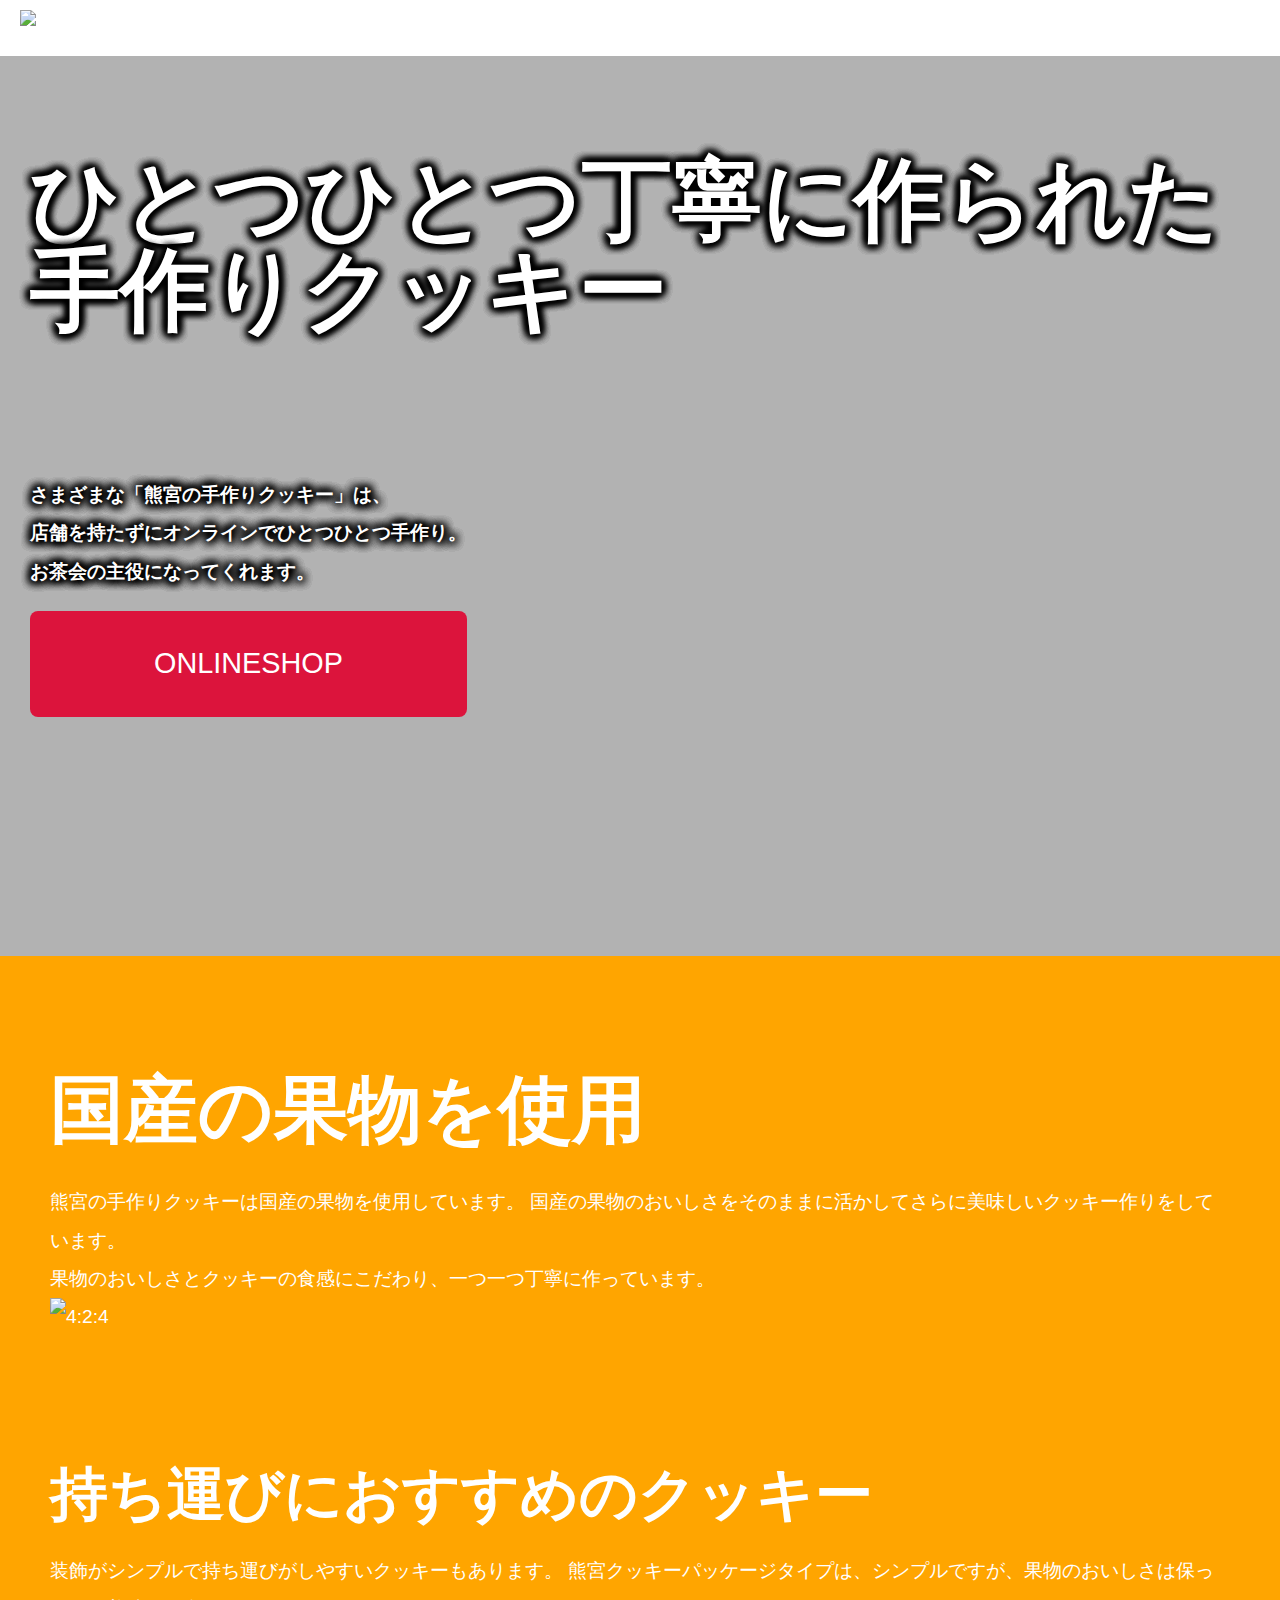
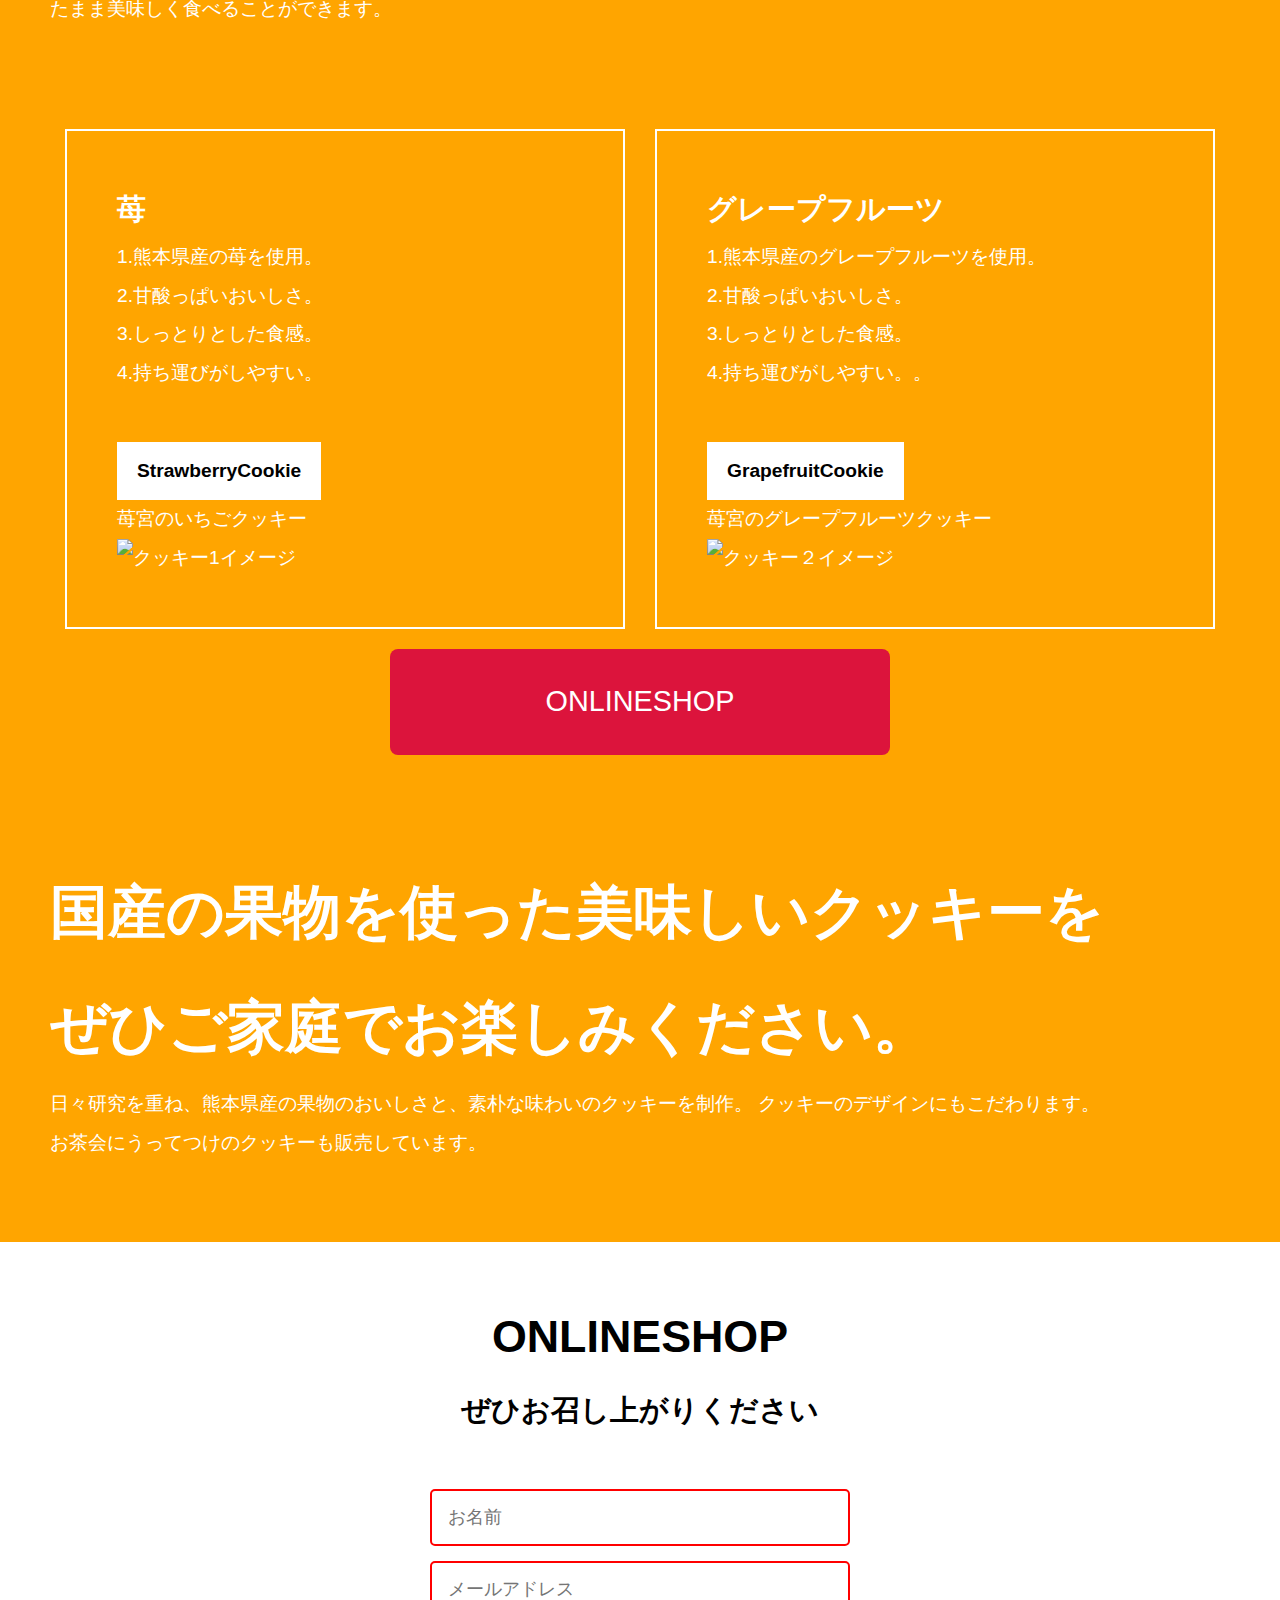
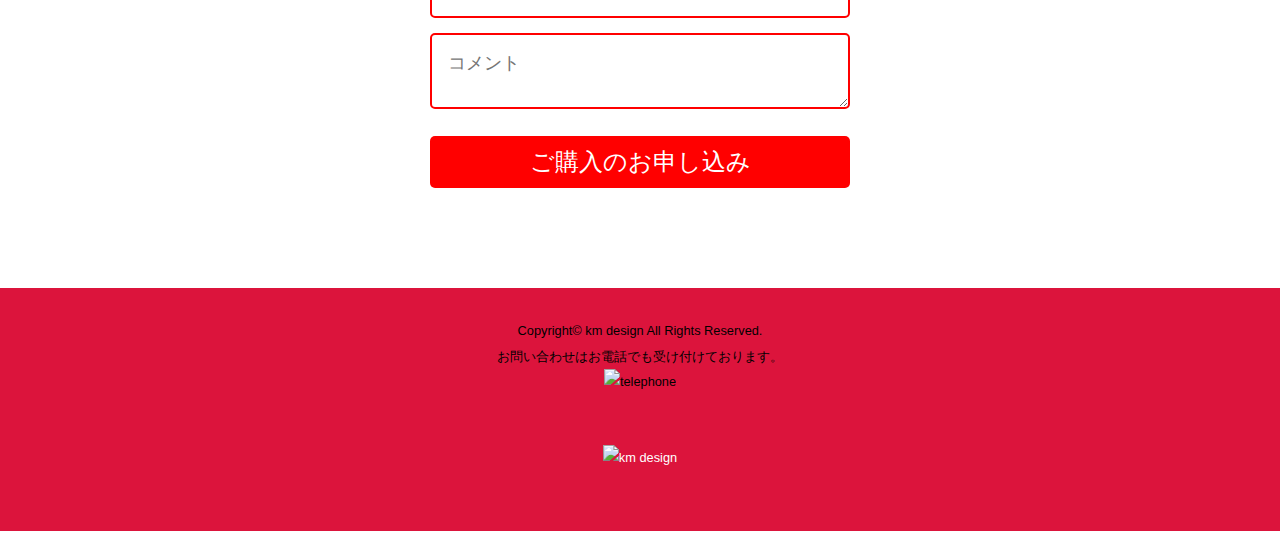
==== lp_Cookie/index.html @ ce8cdb17 "Add files via upload" ====
<!DOCTYPE html>
<html lang="ja">
<head>
<meta charset="UTF-8">
<title>丁寧に作られた手作りクッキー</title>
<meta name="viewport" content="width=device-width, initial-scale=1">
<meta name="description" content="業界最安の家庭教師はクマデザイン">
<link rel="stylesheet" href="css/style.css">
</head>

<body>
<div id="container">

<header>
<h1 id="logo"><a href="#"><img src="images/18_logo.png" alt="km design"></a></h1>
</header>


<main>
	<section>
	<div class="mainLayer">
		<div class="layer-txt txt-fuchi">ひとつひとつ丁寧に作られた<br />手作りクッキー</div>
		<div class="mainVideo">
			<video src="images/5537_1280x720.mp4" autoplay loop muted playsinline></video>
			<!--ここにビデオを配置-->
		</div>
		<div class="layer-btn">
			<p class="txt-fuchi">さまざまな「熊宮の手作りクッキー」は、<br class="break-pc" />
			店舗を持たずにオンラインでひとつひとつ手作り。<br />
			お茶会の主役になってくれます。</p>
			<div class="btnContactArea">
				<a href="#cta" class="btn_blue"><span class="bl__text">ONLINESHOP</span></a>
			</div>
		</div>
	</div><!--/mainLayer-->
	</section>


	<section>
	<div class="problem">
	<h2>国産の<span class="break-sm">果物を使用</span></h2>
	<p>熊宮の手作りクッキーは国産の果物を使用しています。
	国産の果物のおいしさをそのままに活かしてさらに美味しいクッキー作りをしています。</p>
	<p>果物のおいしさとクッキーの食感にこだわり、一つ一つ丁寧に作っています。</p>
	<p><img src="images/23976148_l.jpg" alt="4:2:4" class="ai"></p>

	<h3>持ち運びにおすすめのクッキー</h3>
	<p>装飾がシンプルで持ち運びがしやすいクッキーもあります。
	熊宮クッキーパッケージタイプは、シンプルですが、果物のおいしさは保ったまま美味しく食べることができます。</p>

		<div class="yesnoRow">
			<div class="yesnoBox">
			<h4>苺</h4>
				<p>1.熊本県産の苺を使用。</p>
				<p>2.甘酸っぱいおいしさ。</p>
				<p>3.しっとりとした食感。</p>
				<p>4.持ち運びがしやすい。</p>
			<h5>StrawberryCookie</h5>
				<div class="pointDetail">苺宮のいちごクッキー</div>
				<img src="images/strawberry.jpg" alt="クッキー1イメージ">
			</div>
			<div class="yesnoBox">
			<h4>グレープフルーツ</h4>
				<p>1.熊本県産のグレープフルーツを使用。</p>
				<p>2.甘酸っぱいおいしさ。</p>
				<p>3.しっとりとした食感。</p>
				<p>4.持ち運びがしやすい。。</p>
			<h5>GrapefruitCookie</h5>
				<div class="pointDetail">苺宮のグレープフルーツクッキー</div>
				<img src="images/GP.jpg" alt="クッキー２イメージ">
			</div>
		</div>

		 <div class="btnContactArea">
			<a href="#cta" class="btn_blue m-auto"><span class="bl__text">ONLINESHOP</span></a>
		</div>

	<h3>国産の果物を使った美味しいクッキーを<br />ぜひご家庭でお楽しみください。</h3>
		<p>日々研究を重ね、熊本県産の果物のおいしさと、素朴な味わいのクッキーを制作。
			クッキーのデザインにもこだわります。</p>
		<p>お茶会にうってつけのクッキーも販売しています。</p>
	</div><!--/problem-->
	</section>



	<section id="cta">
	<div class="cta">
	<h2>ONLINESHOP</h2>
	<h3>ぜひお召し上がりください</h3>
			<form>      
			  <input name="name" type="text" class="feedback-input" placeholder="お名前" />   
			  <input name="email" type="text" class="feedback-input" placeholder="メールアドレス" />
			  <textarea name="text" class="feedback-input" placeholder="コメント"></textarea>
			  <input type="submit" value="ご購入のお申し込み"/>
			</form>
	</div><!--/cta-->
	</section>


</main>



<footer>
<small>Copyright&copy; km design All Rights Reserved.</small><br />
お問い合わせはお電話でも受け付けております。
	<div><img src="images/footer_tel.png" alt="telephone"></div>
	<div class="footer-logo"><a href="#"><img src="images/18_logo.png" alt="km design"></a></div>
</footer>

</div><!--/container-->
</body>
</html>
---- lp_Cookie/css/style.css ----
@charset "utf-8";
* { 
	box-sizing:border-box; 
	margin:0px; 
	padding:0px; 
	font-size:100%; 
}
body {
	margin: 0px;
	padding: 0px;
	color: #000;
	font-family: "游ゴシック Medium", "Yu Gothic Medium", "游ゴシック体", YuGothic, "ヒラギノ角ゴ Pro W3", "Hiragino Kaku Gothic Pro", "メイリオ", Meiryo, "ＭＳ Ｐゴシック", "MS PGothic", sans-serif;
	font-size:18px;
	line-height:2;
	background:#fff;
}
img { 
	border:none; 
	max-width:100%; 
	height:auto; 
}
a	{ 
	color:#fff; 
	text-decoration:none; 
	transition:0.3s; 
}

.text-center { 
	text-align:center; 
}
.text-right	{ 
	text-align:right; 
}
.text-left	{ 
	text-align:left; 
}
.m-auto { 
	margin:auto; 
}

#container { 
	max-width:1400px; 
	margin:0 auto; 
	padding:0; 
}
header { 
	padding:10px 20px; 
}
header #logo img { 
	width:140px; 
}
footer { 
	text-align:center; 
	padding:30px 0px 10px; 
	font-size:0.8rem; 
	background:#dc143c; 
}
footer .footer-logo { 
	width:100px; 
	margin:50px auto; 
}
/* スマホ用調整 */
@media screen and (max-width:767px){
	#container { 
		width:auto; 
	}
	footer { 
		text-align:center; 
		padding:10px; 
	}
	.break-pc { 
		display:none; 
	}
}


.mainLayer {  
 position: relative;
	height: 100vh;
	min-height: 700px;
}
.mainLayer .layer-txt { 
position: absolute;
top: 100px;
left: 30px;
line-height:1;
	font-size:5.6rem;
	font-weight: bold;
	color: #fff;
}
.mainVideo { 
position: absolute;
	width: 100%;
	height: 100%;
	overflow: hidden;
	background:url("../images/5537_1280x720.mp4")center/cover;
	z-index:-1;
}
.mainVideo::after { 
position: absolute;
	content:"";
	background: rgba(0,0,0,0.3);
	left:0;
	top:0;
	right:0;
	bottom:0;
}
.mainVideo video { 
position: absolute;
	min-width: 100%;
	min-height: 100%;
	top:50%;
	left:50%;
	transform:translate(-50%,-50%);
}
.mainLayer .layer-btn { 
position: absolute;
	top: 420px;
	left: 30px;
	padding: 0 30px 0 0;
}
.mainLayer .layer-btn p { 
font-size:1.2rem;
	font-weight:bold;
	color:#fff;
}
.txt-fuchi { 
	text-shadow:0 0 10px #000,
	0 0 10px #000,
	0 0 10px #000,
	0 0 10px #000,
	0 0 10px #000,
	0 0 10px #000,
	0 0 10px #000,
	0 0 10px #000;
}
/* スマホ用調整 */
@media screen and (max-width:767px){
	.mainLayer{ 
		height:700px; 
	}
	.mainLayer .layer-txt { 
		font-size:3.1rem; 
	    line-height:1.4;
		left:10px;
	}
	.mainLayer .layer-btn { 
	top: 320px;
	}
}


.problem { 
	background:#ffa500; 
	font-size:1.2rem; 
	color:#fff; 
	padding:80px 50px; 
}
.problem h2 { 
	font-size:4.6rem; 
	font-weight:bold; 
}
.problem h3 { 
	font-size:3.6rem; 
	font-weight:bold; 
	margin-top:100px; 
}
.problem h4 { 
	font-size:1.8rem; 
	font-weight:bold; 
	color:#fff; 
}
.problem h5 { 
	font-size:1.2rem; 
	font-weight:bold; 
	color:#000; 
	background:#fff; 
	display:inline-block; 
	padding:10px 20px; 
	margin-top:50px; 
}
.problem img.ai { 
	width:100%; 
}
.problem .yesnoRow { 
	display:flex; 
	justify-content:space-between; 
	margin-top:100px; 
}
.problem .yesnoBox { 
	width:50%; 
	border:solid 2px #fff; 
	padding:50px; 
	margin:0 15px; 
}
.problem .yes { 
	background:#eee; 
	color:#000; 
	border:solid 2px #f00; 
}
.problem .yes h4 { 
	color:#f00; 
}
.problem .yes h5 { 
	background:#f00; 
}
/* スマホ用調整 */
@media screen and (max-width:767px){
	.problem { 
		padding:50px 20px; 
	}
	.problem h2 { 
		font-size:2.4rem; 
		color:#ff0; 
		line-height:1.2; 
		margin-bottom:20px; 
	}
	.problem h3 { 
		font-size:2.2rem; 
		color:#ff0; 
		line-height:1.2; 
		margin-bottom:20px; 
	}
	.problem img.ai { 
		width:100%; 
	}
	.problem .yesnoRow { 
		display:block; 
	}
	.problem .yesnoBox { 
		width:100%; 
		padding:20px; 
		margin:0 0 50px 0; 
	}
}


.cta {
	padding:50px 30px; 
}
.cta h2 { 
	font-size:2.8rem; 
	font-weight:bold; 
	text-align:center; 
}
.cta h3 { 
	font-size:1.8rem; 
	font-weight:bold; 
	text-align:center; 
}
.cta p { 
	text-align:center; 
}
.cta form { 
	max-width:420px; 
	margin:50px auto; 
}
.cta .feedback-input { 
	border-radius:5px; 
	border:2px solid #f00; 
	padding:16px; 
	margin-bottom:15px; 
	width:100%; 
}
.cta .feedback-input:focus { 
	border:2px solid #000; 
}
.ct textarea { 
	height:150px; 
	line-height:150%; 
	resize:vertical; 
}
[type="submit"] { 
	width:100%; 
	background:#f00; 
	border-radius:5px; 
	border:0; cursor:pointer;
	color:#fff; 
	font-size:24px; 
	padding:10px 0px; 
	transition:all 0.3s; 
}
[type="submit"]:hover { 
	background:#000; 
}
/* スマホ用調整 */
@media screen and (max-width:767px){
	.cta { 
		padding:30px 20px; 
	}
	.cta h2 { 
		font-size:1.8rem; 
	}
	.cta h3 { 
		font-size:1.6rem; 
	}
}


.btnContactArea { 
	margin:20px 0;
}
.btnContactArea a.btn_blue { 
	display:block; 
	padding:1.5rem 3.0rem; 
	border-radius:8px; 
	transition:0.3s; 
	max-width:500px; 
	background:#dc143c; 
}
.btnContactArea a.btn_blue span.bl__text { 
	display:block; 
	position:relative; 
	text-align:center; 
	color:#fff; 
	font-size:1.8rem; 
}
a.btn_blue:hover { 
	background:#dc143c; 
}
/* スマホ用調整 */
@media screen and (max-width:767px){
	.btnContactArea a.btn_blue { 
		max-width:100%; 
		padding:1.5rem 1.2rem; 
	}
	.btnContactArea a.btn_blue span.bl__text { 
		font-size:1.2rem; 
	}
}
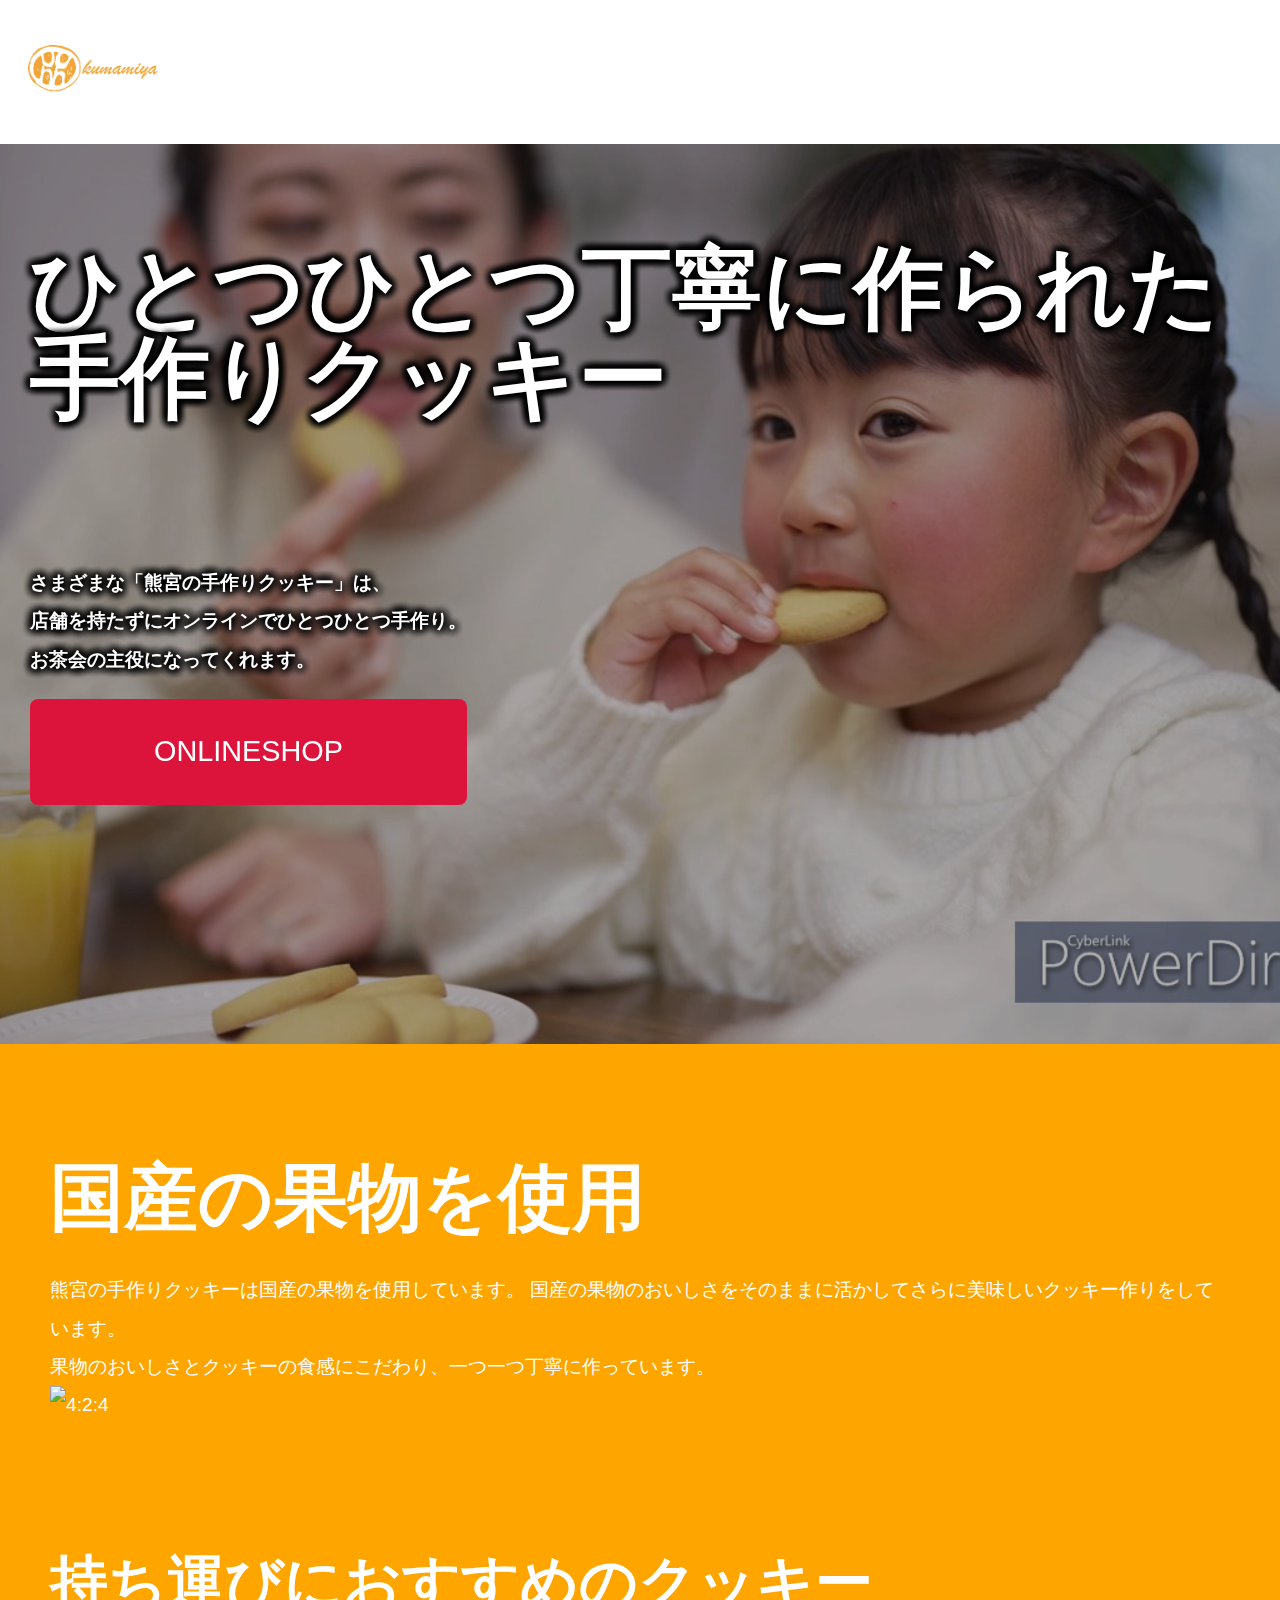
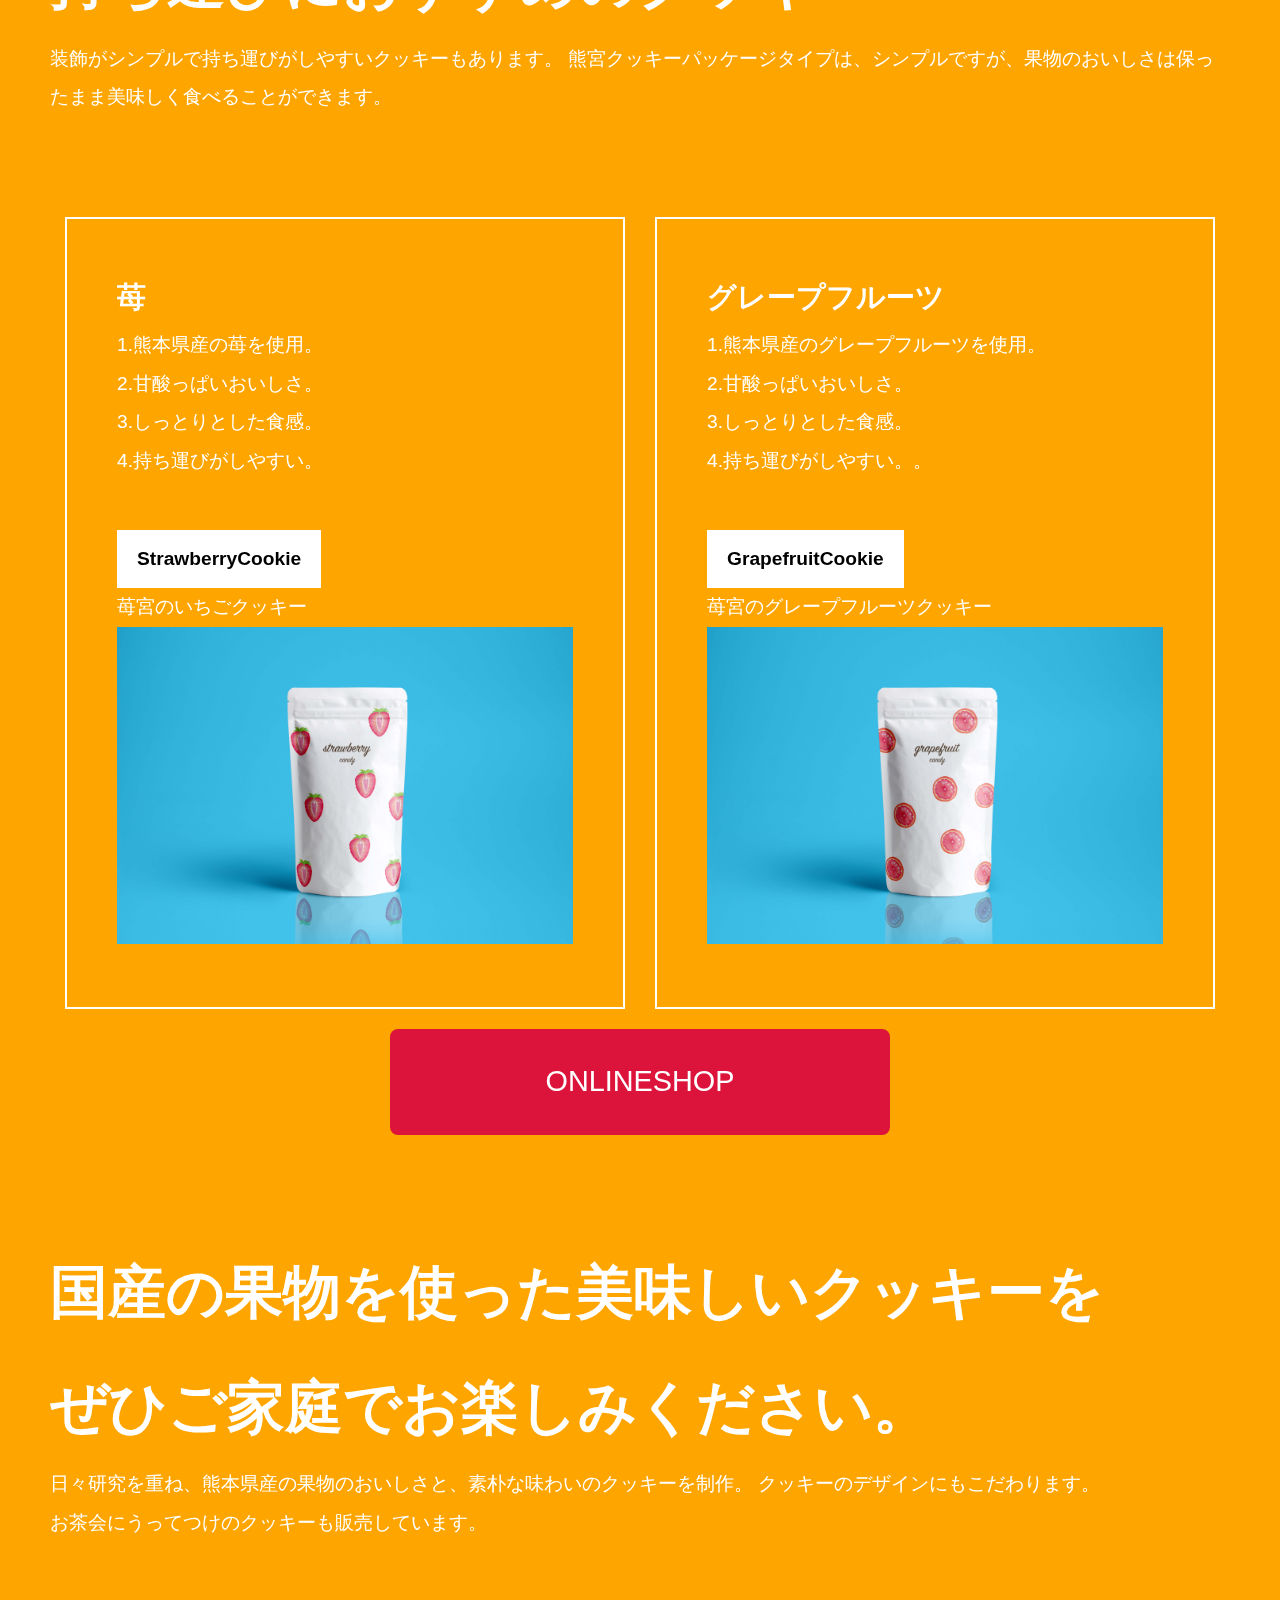
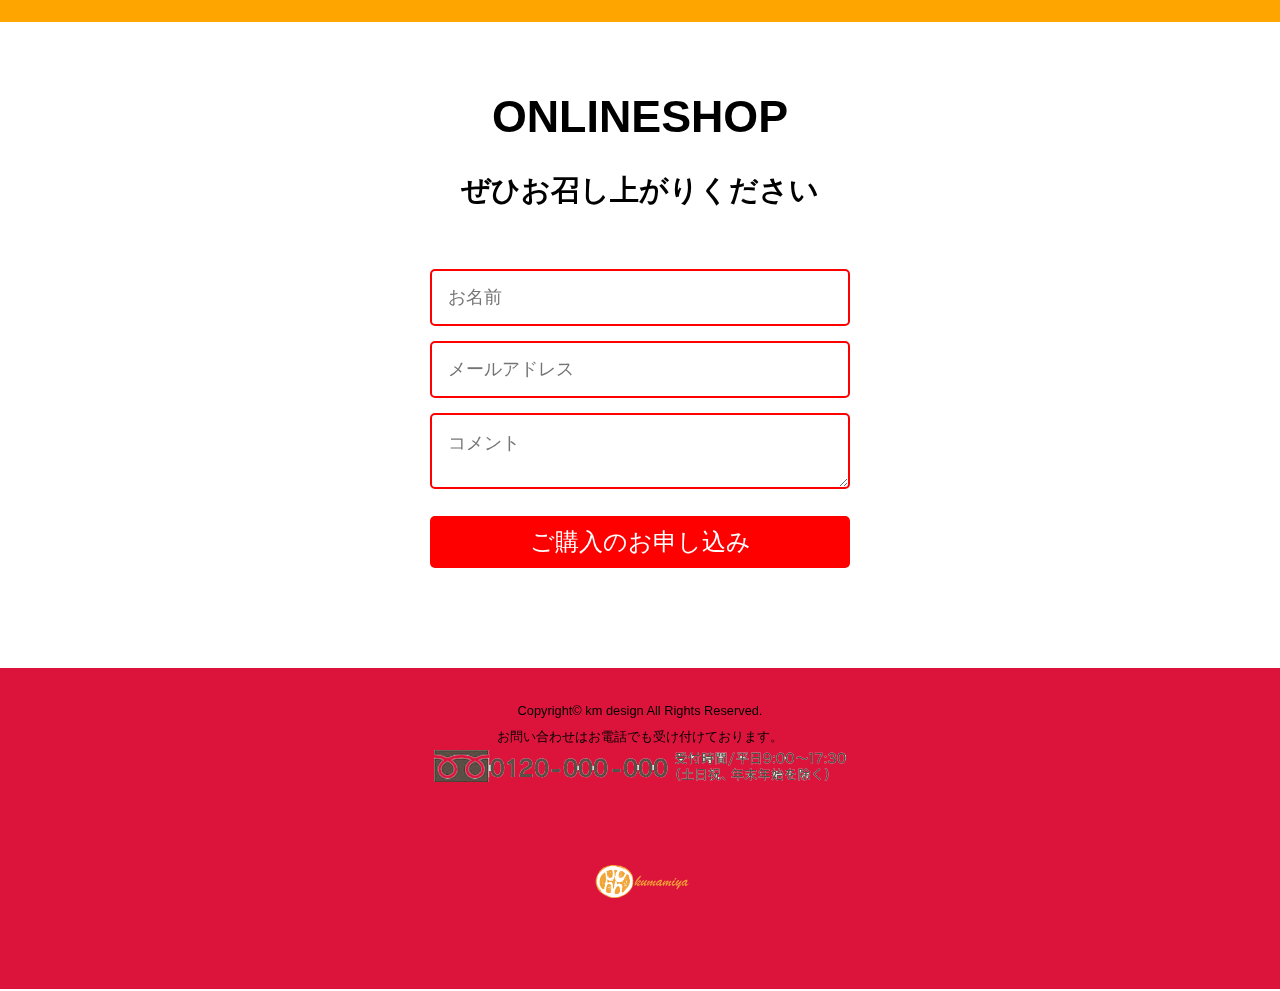
==== commit 7954d829: "Add files via upload" ====
--- a/lp_Cookie/index.html
+++ b/lp_Cookie/index.html
@@ -21,7 +21,7 @@
 	<div class="mainLayer">
 		<div class="layer-txt txt-fuchi">ひとつひとつ丁寧に作られた<br />手作りクッキー</div>
 		<div class="mainVideo">
-			<video src="images/5537_1280x720.mp4" autoplay loop muted playsinline></video>
+			<video src="images/Produce.mp4" autoplay loop muted playsinline></video>
 			<!--ここにビデオを配置-->
 		</div>
 		<div class="layer-btn">
